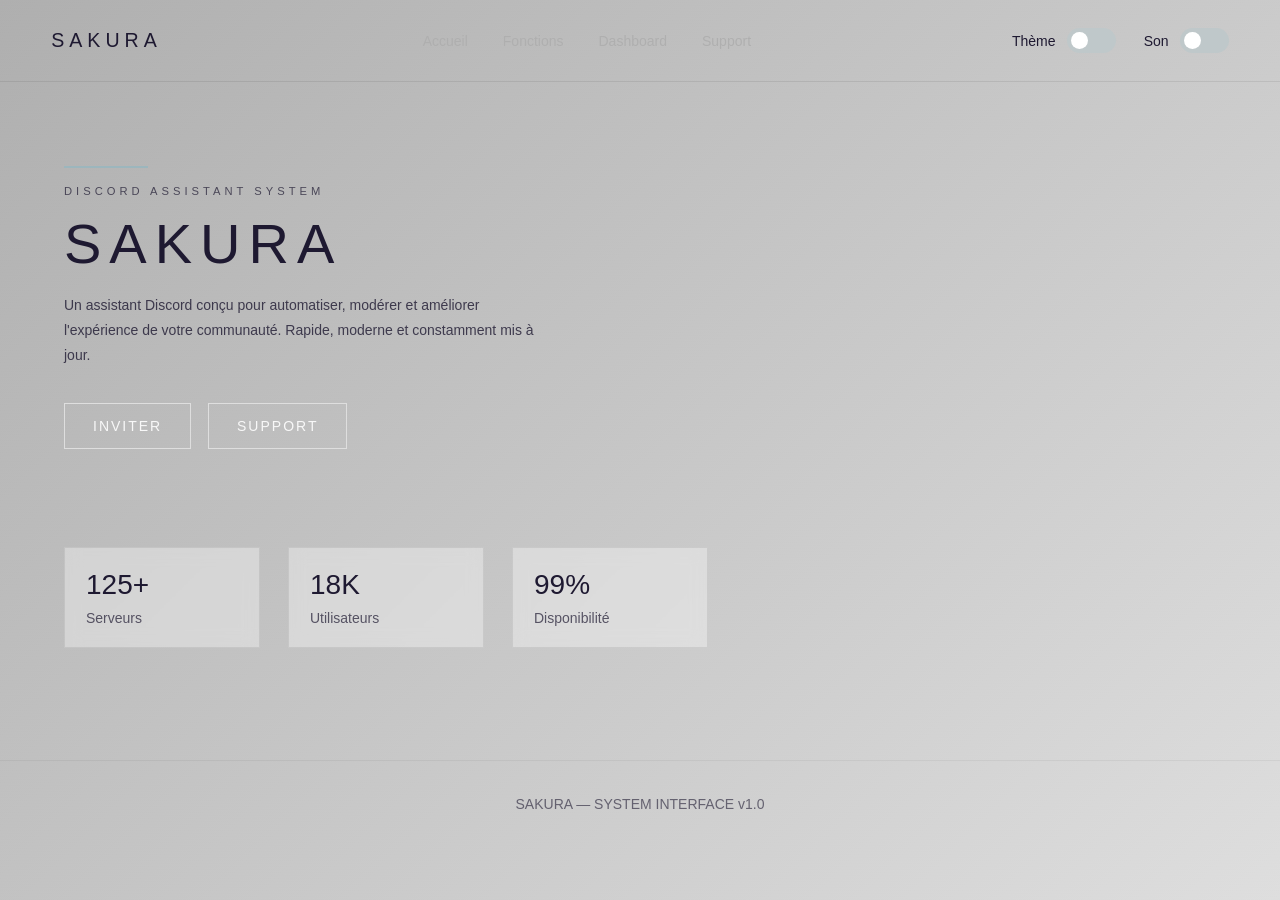
==== index.html @ 03ff8284 "Site Sakura" ====
<!DOCTYPE html>
<html lang="fr">
<head>
<meta charset="UTF-8">
<meta name="viewport" content="width=device-width, initial-scale=1.0">

<title>SAKURA</title>

<link rel="stylesheet" href="style.css">

<link rel="preconnect" href="https://fonts.googleapis.com">
<link rel="preconnect" href="https://fonts.gstatic.com" crossorigin>

</head>
<body>

<nav>

    <div class="logo">
        SAKURA
    </div>

    <div class="nav-links">
        <a href="index.html">Accueil</a>
        <a href="#">Fonctions</a>
        <a href="dashboard.html">Dashboard</a>
        <a href="https://discord.gg/kDBUF2JGNp">Support</a>
    </div>

    <div class="settings">

        <div class="switch-container">

            <span>Thème</span>

            <label class="switch">
                <input type="checkbox" id="themeSwitch">
                <span class="slider"></span>
            </label>

        </div>

        <div class="switch-container">

            <span>Son</span>

            <label class="switch">
                <input type="checkbox" id="musicSwitch">
                <span class="slider"></span>
            </label>

        </div>

    </div>

</nav>

<audio id="bgMusic" loop>
    <source src="music.mp3" type="audio/mpeg">
</audio>

<section class="hero">

    <div class="line"></div>

    <div class="tag">
        DISCORD ASSISTANT SYSTEM
    </div>

    <h1>SAKURA</h1>

    <p class="description">
        Un assistant Discord conçu pour automatiser,
        modérer et améliorer l'expérience de votre communauté.
        Rapide, moderne et constamment mis à jour.
    </p>

    <div class="buttons">

        <a href="https://discord.com/oauth2/authorize?client_id=1460310869320663040" class="btn">
            INVITER
        </a>

        <a href="https://discord.gg/kDBUF2JGNp" class="btn">
            SUPPORT
        </a>

    </div>

    <div class="stats">

        <div class="card">
            <h2>125+</h2>
            <p>Serveurs</p>
        </div>

        <div class="card">
            <h2>18K</h2>
            <p>Utilisateurs</p>
        </div>

        <div class="card">
            <h2>99%</h2>
            <p>Disponibilité</p>
        </div>

    </div>

</section>

<footer>
    SAKURA — SYSTEM INTERFACE v1.0
</footer>

<script src="script.js"></script>

</body>
</html>
---- style.css ----
*{
    margin:0;
    padding:0;
    box-sizing:border-box;
}

/* ===== GLOBAL ===== */
html, body{
    overflow-x:hidden;
}

html{
    font-size: clamp(14px, 0.9vw, 18px);
}

body{
    position:relative;
    min-height:100vh;
    font-family:Arial, Helvetica, sans-serif;
    background:linear-gradient(135deg,#afafaf,#dedede);
    color:#1e1931;
    transition:0.3s ease;
}

/* ===== GRID OVERLAY ===== */
body::before{
    content:"";
    position:fixed;
    inset:0;
    background-image:repeating-linear-gradient(
        transparent,
        transparent 2px,
        rgba(255,255,255,.02) 3px
    );
    pointer-events:none;
    z-index:0;
}

/* ===== NAV ===== */
nav{
    display:flex;
    justify-content:space-between;
    align-items:center;
    padding:2rem clamp(1rem, 4vw, 5rem);
    border-bottom:1px solid rgba(0,0,0,.08);
    position:relative;
    z-index:2;
}

.logo{
    font-size:1.4rem;
    letter-spacing:5px;
    font-weight:300;
}

.nav-links{
    display:flex;
    gap:2.5rem;
}

.nav-links a{
    text-decoration:none;
    color:#afafaf;
    transition:.3s;
}

.nav-links a:hover{
    color:#dedede;
}

/* ===== SETTINGS ===== */
.settings{
    display:flex;
    gap:2rem;
    align-items:center;
    flex-wrap:wrap;
}

.switch-container{
    display:flex;
    align-items:center;
    gap:0.8rem;
}

/* ===== SWITCH ===== */
.switch{
    position:relative;
    width:3.5rem;
    height:1.8rem;
}

.switch input{
    opacity:0;
    width:0;
    height:0;
}

.slider{
    position:absolute;
    inset:0;
    cursor:pointer;
    background:#bfc8ca;
    transition:.3s;
    border-radius:2rem;
}

.slider::before{
    content:"";
    position:absolute;
    width:1.2rem;
    height:1.2rem;
    left:0.3rem;
    top:0.3rem;
    background:white;
    border-radius:50%;
    transition:.3s;
}

input:checked + .slider{
    background:#8aa8af;
}

input:checked + .slider::before{
    transform:translateX(1.6rem);
}

/* ===== HERO ===== */
.hero{
    width:min(1200px,90%);
    margin:auto;
    padding-top:6rem;
    position:relative;
    z-index:2;
}

.line{
    width:6rem;
    height:2px;
    background:#9cb6bd;
    margin-bottom:1.2rem;
}

.tag{
    letter-spacing:4px;
    font-size:0.8rem;
    margin-bottom:1rem;
    opacity:.7;
}

h1{
    font-size:4rem;
    font-weight:300;
    letter-spacing:8px;
    margin-bottom:1.2rem;
}

.description{
    width:34rem;
    max-width:100%;
    line-height:1.8;
    opacity:.8;
}

/* ===== BUTTONS ===== */
.buttons{
    margin-top:2.5rem;
    display:flex;
    gap:1.2rem;
}

.btn{
    text-decoration:none;
    color:#f8f8f8;
    padding:1rem 2rem;
    border:1px solid #dedede;
    transition:.3s;
    letter-spacing:2px;
}

.btn:hover{
    background:#1e1931;
    color:white;
}

/* ===== STATS ===== */
.stats{
    margin-top:7rem;
    display:flex;
    gap:2rem;
    flex-wrap:wrap;
}

.card{
    width:14rem;
    background:rgba(255,255,255,.35);
    backdrop-filter:blur(8px);
    border:1px solid rgba(0,0,0,.08);
    padding:1.5rem;
    transition:0.3s;
}

.card h2{
    font-weight:300;
    font-size:2rem;
}

.card p{
    margin-top:0.6rem;
    opacity:.7;
}

/* ===== FOOTER ===== */
footer{
    margin-top:8rem;
    padding:2.5rem;
    text-align:center;
    border-top:1px solid rgba(0,0,0,.08);
    opacity:.6;
    position:relative;
    z-index:2;
}

/* ===== DARK MODE ===== */
body.dark-mode{
    background:linear-gradient(135deg,#0f1416,#11181b);
    color:#e6f0f2;
}

body.dark-mode nav{
    border-bottom:1px solid rgba(255,255,255,.08);
}

body.dark-mode .nav-links a{
    color:#cfd9db;
}

body.dark-mode .nav-links a:hover{
    color:#8aa8af;
}

body.dark-mode .card{
    background:rgba(0,0,0,.35);
    border:1px solid rgba(255,255,255,.08);
}

body.dark-mode footer{
    border-top:1px solid rgba(255,255,255,.08);
}

/* ===================================================== */
/* ===== RESPONSIVE - TABLET (<=1024px) ===== */
/* ===================================================== */
@media (max-width:1024px){

    nav{
        flex-wrap:wrap;
        gap:1.2rem;
        padding:1.6rem clamp(1rem, 4vw, 2.5rem);
    }

    .nav-links{
        gap:1.5rem;
    }

    .settings{
        gap:1.2rem;
    }

    .hero{
        padding-top:4.5rem;
    }

    h1{
        font-size:3rem;
        letter-spacing:6px;
    }

    .description{
        width:28rem;
        font-size:1rem;
    }

    .stats{
        margin-top:5rem;
        gap:1.2rem;
    }

    .card{
        width:calc(50% - 0.6rem);
    }

    footer{
        margin-top:6rem;
    }
}

/* ===================================================== */
/* ===== RESPONSIVE - MOBILE (<=600px) ===== */
/* ===================================================== */
@media (max-width:600px){

    nav{
        flex-direction:column;
        align-items:flex-start;
        gap:1rem;
        padding:1.2rem 1.2rem;
    }

    .logo{
        font-size:1.2rem;
        letter-spacing:3px;
    }

    .nav-links{
        gap:1rem;
        flex-wrap:wrap;
        font-size:0.9rem;
    }

    .settings{
        width:100%;
        justify-content:flex-start;
        gap:1rem;
    }

    .hero{
        padding-top:3rem;
    }

    .tag{
        font-size:0.7rem;
        letter-spacing:2px;
    }

    h1{
        font-size:1.9rem;
        letter-spacing:4px;
        margin-bottom:1rem;
    }

    .description{
        width:100%;
        font-size:0.95rem;
        line-height:1.6;
    }

    .buttons{
        margin-top:2rem;
        flex-direction:column;
        gap:0.8rem;
    }

    .btn{
        text-align:center;
        padding:0.9rem 1.5rem;
    }

    .stats{
        margin-top:4rem;
        gap:1rem;
    }

    .card{
        width:100%;
    }

    .card h2{
        font-size:1.7rem;
    }

    footer{
        margin-top:5rem;
        padding:1.8rem 1rem;
        font-size:0.85rem;
    }
}
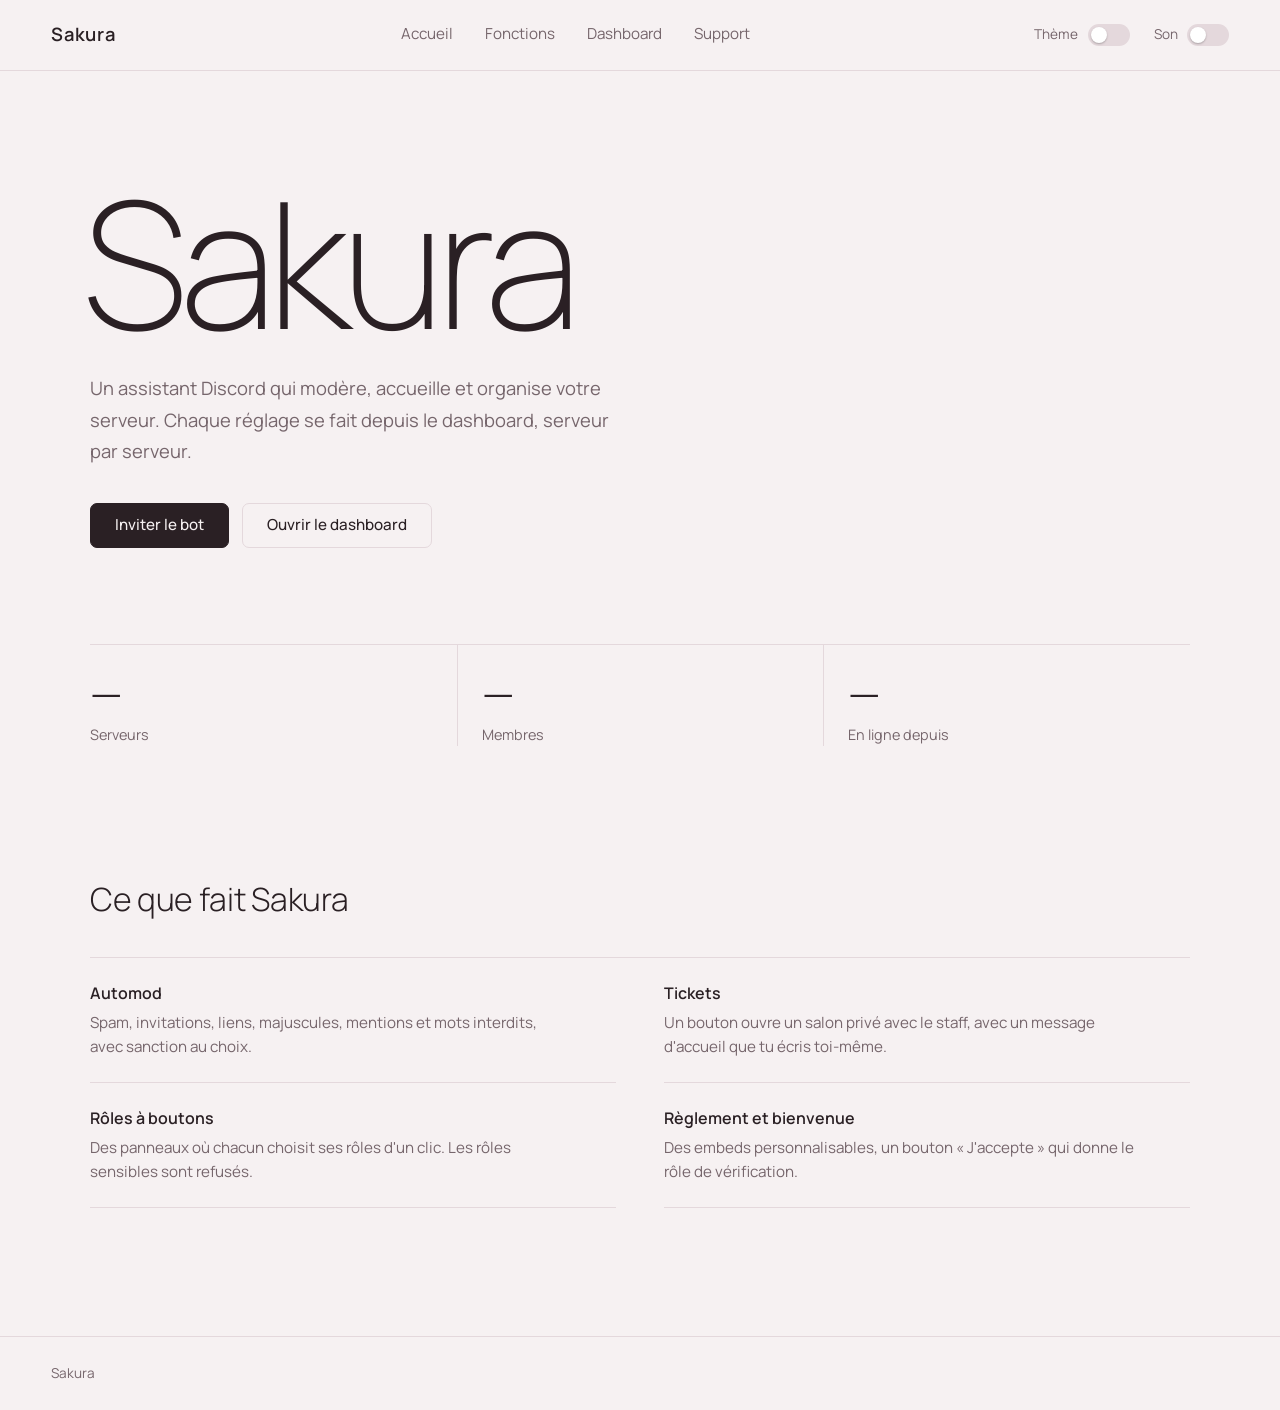
==== commit 6953796b: "Nouvel DA" ====
--- a/index.html
+++ b/index.html
@@ -4,12 +4,13 @@
 <meta charset="UTF-8">
 <meta name="viewport" content="width=device-width, initial-scale=1.0">
 
-<title>SAKURA</title>
+<title>Sakura</title>
 
 <link rel="stylesheet" href="style.css">
 
 <link rel="preconnect" href="https://fonts.googleapis.com">
 <link rel="preconnect" href="https://fonts.gstatic.com" crossorigin>
+<link href="https://fonts.googleapis.com/css2?family=Manrope:wght@200;300;400;500;600&display=swap" rel="stylesheet">
 
 </head>
 <body>
@@ -17,12 +18,12 @@
 <nav>
 
     <div class="logo">
-        SAKURA
+        Sakura
     </div>
 
     <div class="nav-links">
         <a href="index.html">Accueil</a>
-        <a href="#">Fonctions</a>
+        <a href="index.html#fonctions">Fonctions</a>
         <a href="dashboard.html">Dashboard</a>
         <a href="https://discord.gg/kDBUF2JGNp">Support</a>
     </div>
@@ -59,60 +60,68 @@
     <source src="music.mp3" type="audio/mpeg">
 </audio>
 
+<main>
 <section class="hero">
 
-    <div class="line"></div>
-
-    <div class="tag">
-        DISCORD ASSISTANT SYSTEM
-    </div>
-
-    <h1>SAKURA</h1>
+    <h1 class="wordmark">Sakura</h1>
 
     <p class="description">
-        Un assistant Discord conçu pour automatiser,
-        modérer et améliorer l'expérience de votre communauté.
-        Rapide, moderne et constamment mis à jour.
+        Un assistant Discord qui modère, accueille et organise votre serveur.
+        Chaque réglage se fait depuis le dashboard, serveur par serveur.
     </p>
 
     <div class="buttons">
-
-        <a href="https://discord.com/oauth2/authorize?client_id=1460310869320663040" class="btn">
-            INVITER
-        </a>
-
-        <a href="https://discord.gg/kDBUF2JGNp" class="btn">
-            SUPPORT
-        </a>
-
+        <a href="https://discord.com/oauth2/authorize?client_id=1460310869320663040" class="btn">Inviter le bot</a>
+        <a href="dashboard.html" class="btn secondary">Ouvrir le dashboard</a>
     </div>
 
     <div class="stats">
-
         <div class="card">
-            <h2>125+</h2>
+            <h2 id="statServers">…</h2>
             <p>Serveurs</p>
         </div>
-
         <div class="card">
-            <h2>18K</h2>
-            <p>Utilisateurs</p>
+            <h2 id="statMembers">…</h2>
+            <p>Membres</p>
         </div>
-
         <div class="card">
-            <h2>99%</h2>
-            <p>Disponibilité</p>
+            <h2 id="statUptime">…</h2>
+            <p>En ligne depuis</p>
         </div>
-
     </div>
 
 </section>
 
+<section class="features" id="fonctions">
+    <h2>Ce que fait Sakura</h2>
+    <div class="feature-list">
+        <div>
+            <h3>Automod</h3>
+            <p>Spam, invitations, liens, majuscules, mentions et mots interdits, avec sanction au choix.</p>
+        </div>
+        <div>
+            <h3>Tickets</h3>
+            <p>Un bouton ouvre un salon privé avec le staff, avec un message d'accueil que tu écris toi-même.</p>
+        </div>
+        <div>
+            <h3>Rôles à boutons</h3>
+            <p>Des panneaux où chacun choisit ses rôles d'un clic. Les rôles sensibles sont refusés.</p>
+        </div>
+        <div>
+            <h3>Règlement et bienvenue</h3>
+            <p>Des embeds personnalisables, un bouton « J'accepte » qui donne le rôle de vérification.</p>
+        </div>
+    </div>
+</section>
+</main>
+
 <footer>
-    SAKURA — SYSTEM INTERFACE v1.0
+    Sakura
 </footer>
 
+<script src="site-config.js"></script>
 <script src="script.js"></script>
+<script src="stats.js"></script>
 
 </body>
 </html>
--- a/style.css
+++ b/style.css
@@ -1,376 +1,264 @@
-*{
-    margin:0;
-    padding:0;
-    box-sizing:border-box;
-}
-
-/* ===== GLOBAL ===== */
-html, body{
-    overflow-x:hidden;
-}
-
-html{
-    font-size: clamp(14px, 0.9vw, 18px);
-}
+/* ==========================================================
+   SAKURA — base du site (accueil + dashboard)
+   Sobre, clair par défaut, thème sombre via body.dark-mode
+   ========================================================== */
+
+:root{
+    --bg:#f6f1f2;
+    --surface:#fbf8f9;
+    --surface-2:#eee4e7;
+    --line:#e4d8dc;
+    --ink:#2a2024;
+    --muted:#76666c;
+    --accent:#a8425f;
+    --accent-ink:#ffffff;
+    --danger:#b3423f;
+    --success:#2f7a4f;
+    --field:#ffffff;
+    --radius:10px;
+    --radius-s:7px;
+    --font:"Manrope", system-ui, -apple-system, "Segoe UI", Roboto, Arial, sans-serif;
+}
+
+body.dark-mode{
+    --bg:#171114;
+    --surface:#1f171b;
+    --surface-2:#291f24;
+    --line:#35282e;
+    --ink:#f1e6e9;
+    --muted:#a8949b;
+    --accent:#e59ab0;
+    --accent-ink:#171114;
+    --danger:#f08a86;
+    --success:#6cc08f;
+    --field:#191216;
+}
+
+*{ margin:0; padding:0; box-sizing:border-box; }
+
+html{ font-size:16px; -webkit-text-size-adjust:100%; }
+html, body{ overflow-x:hidden; }
 
 body{
-    position:relative;
     min-height:100vh;
-    font-family:Arial, Helvetica, sans-serif;
-    background:linear-gradient(135deg,#afafaf,#dedede);
-    color:#1e1931;
-    transition:0.3s ease;
-}
-
-/* ===== GRID OVERLAY ===== */
-body::before{
-    content:"";
-    position:fixed;
-    inset:0;
-    background-image:repeating-linear-gradient(
-        transparent,
-        transparent 2px,
-        rgba(255,255,255,.02) 3px
-    );
-    pointer-events:none;
-    z-index:0;
-}
+    display:flex;
+    flex-direction:column;
+    font-family:var(--font);
+    font-size:1rem;
+    line-height:1.6;
+    background:var(--bg);
+    color:var(--ink);
+    transition:background .25s ease, color .25s ease;
+}
+
+:focus-visible{ outline:2px solid var(--accent); outline-offset:2px; }
 
 /* ===== NAV ===== */
 nav{
     display:flex;
     justify-content:space-between;
     align-items:center;
-    padding:2rem clamp(1rem, 4vw, 5rem);
-    border-bottom:1px solid rgba(0,0,0,.08);
-    position:relative;
-    z-index:2;
+    gap:1.5rem;
+    padding:1.1rem clamp(1.2rem, 4vw, 4rem);
+    border-bottom:1px solid var(--line);
 }
 
 .logo{
-    font-size:1.4rem;
-    letter-spacing:5px;
-    font-weight:300;
-}
-
-.nav-links{
-    display:flex;
-    gap:2.5rem;
-}
+    font-size:1.15rem;
+    font-weight:600;
+    letter-spacing:.04em;
+    color:var(--ink);
+}
+
+.nav-links{ display:flex; gap:2rem; }
 
 .nav-links a{
     text-decoration:none;
-    color:#afafaf;
-    transition:.3s;
-}
-
-.nav-links a:hover{
-    color:#dedede;
-}
-
-/* ===== SETTINGS ===== */
-.settings{
-    display:flex;
-    gap:2rem;
-    align-items:center;
-    flex-wrap:wrap;
-}
+    color:var(--muted);
+    font-size:.95rem;
+    padding:.3rem 0;
+    border-bottom:1px solid transparent;
+    transition:color .2s, border-color .2s;
+}
+
+.nav-links a:hover{ color:var(--ink); border-bottom-color:var(--accent); }
+
+.settings{ display:flex; gap:1.5rem; align-items:center; flex-wrap:wrap; }
 
 .switch-container{
     display:flex;
     align-items:center;
-    gap:0.8rem;
+    gap:.6rem;
+    font-size:.85rem;
+    color:var(--muted);
 }
 
 /* ===== SWITCH ===== */
-.switch{
-    position:relative;
-    width:3.5rem;
-    height:1.8rem;
-}
-
-.switch input{
-    opacity:0;
-    width:0;
-    height:0;
-}
+.switch{ position:relative; display:inline-block; width:2.6rem; height:1.4rem; flex-shrink:0; }
+.switch input{ position:absolute; opacity:0; width:100%; height:100%; margin:0; cursor:pointer; z-index:1; }
 
 .slider{
     position:absolute;
     inset:0;
-    cursor:pointer;
-    background:#bfc8ca;
-    transition:.3s;
+    background:var(--line);
     border-radius:2rem;
+    transition:background .2s;
 }
 
 .slider::before{
     content:"";
     position:absolute;
-    width:1.2rem;
-    height:1.2rem;
-    left:0.3rem;
-    top:0.3rem;
-    background:white;
+    width:1rem;
+    height:1rem;
+    left:.2rem;
+    top:.2rem;
+    background:#fff;
     border-radius:50%;
-    transition:.3s;
-}
-
-input:checked + .slider{
-    background:#8aa8af;
-}
-
-input:checked + .slider::before{
-    transform:translateX(1.6rem);
-}
-
-/* ===== HERO ===== */
+    box-shadow:0 1px 2px rgba(0,0,0,.25);
+    transition:transform .2s;
+}
+
+input:checked + .slider{ background:var(--accent); }
+input:checked + .slider::before{ transform:translateX(1.2rem); }
+input:focus-visible + .slider{ outline:2px solid var(--accent); outline-offset:2px; }
+
+/* ===== BUTTONS ===== */
+.btn{
+    display:inline-block;
+    font-family:inherit;
+    font-size:.95rem;
+    font-weight:500;
+    line-height:1.2;
+    text-decoration:none;
+    cursor:pointer;
+    padding:.8rem 1.5rem;
+    background:var(--ink);
+    color:var(--bg);
+    border:1px solid var(--ink);
+    border-radius:var(--radius-s);
+    transition:background .2s, border-color .2s, color .2s, opacity .2s;
+}
+.btn:hover{ background:var(--accent); border-color:var(--accent); color:var(--accent-ink); }
+.btn:disabled{ opacity:.45; cursor:not-allowed; }
+
+.btn.secondary,
+.btn-small,
+.btn-ghost{
+    background:transparent;
+    color:var(--ink);
+    border-color:var(--line);
+}
+.btn.secondary:hover,
+.btn-small:hover,
+.btn-ghost:hover{ background:var(--surface-2); border-color:var(--muted); color:var(--ink); }
+
+.btn-small{ padding:.5rem 1rem; font-size:.85rem; }
+
+.btn-danger{ color:var(--danger); border-color:var(--danger); }
+.btn-danger:hover{ background:var(--danger); border-color:var(--danger); color:#fff; }
+
+/* ===== ACCUEIL ===== */
+main{ flex:1; }
+
 .hero{
-    width:min(1200px,90%);
-    margin:auto;
-    padding-top:6rem;
-    position:relative;
-    z-index:2;
-}
-
-.line{
-    width:6rem;
-    height:2px;
-    background:#9cb6bd;
-    margin-bottom:1.2rem;
-}
-
-.tag{
-    letter-spacing:4px;
-    font-size:0.8rem;
-    margin-bottom:1rem;
-    opacity:.7;
-}
-
-h1{
-    font-size:4rem;
+    width:min(1100px, 90%);
+    margin:0 auto;
+    padding:clamp(3.5rem, 9vw, 7rem) 0 0;
+}
+
+.wordmark{
+    font-size:clamp(4.2rem, 17vw, 11rem);
+    font-weight:200;
+    line-height:.9;
+    letter-spacing:-.04em;
+    margin-left:-.04em;
+    color:var(--ink);
+}
+
+.hero .description{
+    max-width:34rem;
+    margin-top:2rem;
+    font-size:1.15rem;
+    line-height:1.7;
+    color:var(--muted);
+}
+
+.buttons{ margin-top:2.2rem; display:flex; gap:.8rem; flex-wrap:wrap; }
+
+/* chiffres : bande à filets, sans cartes */
+.stats{
+    margin-top:clamp(3.5rem, 8vw, 6rem);
+    display:grid;
+    grid-template-columns:repeat(3, 1fr);
+    border-top:1px solid var(--line);
+}
+
+.stats .card{
+    padding:1.6rem 1.5rem 0 0;
+}
+.stats .card + .card{ padding-left:1.5rem; border-left:1px solid var(--line); }
+
+.stats .card h2{
+    font-size:clamp(1.8rem, 4vw, 2.6rem);
     font-weight:300;
-    letter-spacing:8px;
-    margin-bottom:1.2rem;
-}
-
-.description{
-    width:34rem;
-    max-width:100%;
-    line-height:1.8;
-    opacity:.8;
-}
-
-/* ===== BUTTONS ===== */
-.buttons{
-    margin-top:2.5rem;
-    display:flex;
-    gap:1.2rem;
-}
-
-.btn{
-    text-decoration:none;
-    color:#f8f8f8;
-    padding:1rem 2rem;
-    border:1px solid #dedede;
-    transition:.3s;
-    letter-spacing:2px;
-}
-
-.btn:hover{
-    background:#1e1931;
-    color:white;
-}
-
-/* ===== STATS ===== */
-.stats{
-    margin-top:7rem;
-    display:flex;
-    gap:2rem;
-    flex-wrap:wrap;
-}
-
-.card{
-    width:14rem;
-    background:rgba(255,255,255,.35);
-    backdrop-filter:blur(8px);
-    border:1px solid rgba(0,0,0,.08);
-    padding:1.5rem;
-    transition:0.3s;
-}
-
-.card h2{
+    letter-spacing:-.02em;
+    line-height:1.1;
+    font-variant-numeric:tabular-nums;
+}
+
+.stats .card p{ margin-top:.4rem; font-size:.9rem; color:var(--muted); }
+
+/* fonctions */
+.features{
+    width:min(1100px, 90%);
+    margin:clamp(5rem, 10vw, 8rem) auto 0;
+}
+
+.features h2{
+    font-size:clamp(1.5rem, 3vw, 2rem);
     font-weight:300;
-    font-size:2rem;
-}
-
-.card p{
-    margin-top:0.6rem;
-    opacity:.7;
-}
+    letter-spacing:-.01em;
+    margin-bottom:2rem;
+}
+
+.feature-list{
+    display:grid;
+    grid-template-columns:repeat(2, 1fr);
+    column-gap:3rem;
+    border-top:1px solid var(--line);
+}
+
+.feature-list > div{
+    padding:1.4rem 0;
+    border-bottom:1px solid var(--line);
+}
+
+.feature-list h3{ font-size:1rem; font-weight:600; margin-bottom:.3rem; }
+.feature-list p{ color:var(--muted); font-size:.95rem; max-width:30rem; }
 
 /* ===== FOOTER ===== */
 footer{
-    margin-top:8rem;
-    padding:2.5rem;
-    text-align:center;
-    border-top:1px solid rgba(0,0,0,.08);
-    opacity:.6;
-    position:relative;
-    z-index:2;
-}
-
-/* ===== DARK MODE ===== */
-body.dark-mode{
-    background:linear-gradient(135deg,#0f1416,#11181b);
-    color:#e6f0f2;
-}
-
-body.dark-mode nav{
-    border-bottom:1px solid rgba(255,255,255,.08);
-}
-
-body.dark-mode .nav-links a{
-    color:#cfd9db;
-}
-
-body.dark-mode .nav-links a:hover{
-    color:#8aa8af;
-}
-
-body.dark-mode .card{
-    background:rgba(0,0,0,.35);
-    border:1px solid rgba(255,255,255,.08);
-}
-
-body.dark-mode footer{
-    border-top:1px solid rgba(255,255,255,.08);
-}
-
-/* ===================================================== */
-/* ===== RESPONSIVE - TABLET (<=1024px) ===== */
-/* ===================================================== */
-@media (max-width:1024px){
-
-    nav{
-        flex-wrap:wrap;
-        gap:1.2rem;
-        padding:1.6rem clamp(1rem, 4vw, 2.5rem);
-    }
-
-    .nav-links{
-        gap:1.5rem;
-    }
-
-    .settings{
-        gap:1.2rem;
-    }
-
-    .hero{
-        padding-top:4.5rem;
-    }
-
-    h1{
-        font-size:3rem;
-        letter-spacing:6px;
-    }
-
-    .description{
-        width:28rem;
-        font-size:1rem;
-    }
-
-    .stats{
-        margin-top:5rem;
-        gap:1.2rem;
-    }
-
-    .card{
-        width:calc(50% - 0.6rem);
-    }
-
-    footer{
-        margin-top:6rem;
-    }
-}
-
-/* ===================================================== */
-/* ===== RESPONSIVE - MOBILE (<=600px) ===== */
-/* ===================================================== */
-@media (max-width:600px){
-
-    nav{
-        flex-direction:column;
-        align-items:flex-start;
-        gap:1rem;
-        padding:1.2rem 1.2rem;
-    }
-
-    .logo{
-        font-size:1.2rem;
-        letter-spacing:3px;
-    }
-
-    .nav-links{
-        gap:1rem;
-        flex-wrap:wrap;
-        font-size:0.9rem;
-    }
-
-    .settings{
-        width:100%;
-        justify-content:flex-start;
-        gap:1rem;
-    }
-
-    .hero{
-        padding-top:3rem;
-    }
-
-    .tag{
-        font-size:0.7rem;
-        letter-spacing:2px;
-    }
-
-    h1{
-        font-size:1.9rem;
-        letter-spacing:4px;
-        margin-bottom:1rem;
-    }
-
-    .description{
-        width:100%;
-        font-size:0.95rem;
-        line-height:1.6;
-    }
-
-    .buttons{
-        margin-top:2rem;
-        flex-direction:column;
-        gap:0.8rem;
-    }
-
-    .btn{
-        text-align:center;
-        padding:0.9rem 1.5rem;
-    }
-
-    .stats{
-        margin-top:4rem;
-        gap:1rem;
-    }
-
-    .card{
-        width:100%;
-    }
-
-    .card h2{
-        font-size:1.7rem;
-    }
-
-    footer{
-        margin-top:5rem;
-        padding:1.8rem 1rem;
-        font-size:0.85rem;
-    }
-}+    margin-top:clamp(5rem, 10vw, 8rem);
+    padding:1.6rem clamp(1.2rem, 4vw, 4rem);
+    border-top:1px solid var(--line);
+    font-size:.85rem;
+    color:var(--muted);
+}
+
+/* ===== RESPONSIVE ===== */
+@media (max-width:800px){
+    nav{ flex-wrap:wrap; gap:.9rem 1.5rem; }
+    .nav-links{ order:3; width:100%; gap:1.4rem; }
+    .feature-list{ grid-template-columns:1fr; }
+}
+
+@media (max-width:560px){
+    .settings{ gap:1rem; }
+    .stats{ grid-template-columns:1fr; }
+    .stats .card, .stats .card + .card{ padding:1.1rem 0; border-left:0; border-bottom:1px solid var(--line); }
+    .buttons .btn{ flex:1; text-align:center; }
+}
+
+@media (prefers-reduced-motion:reduce){
+    *{ transition:none !important; }
+}
